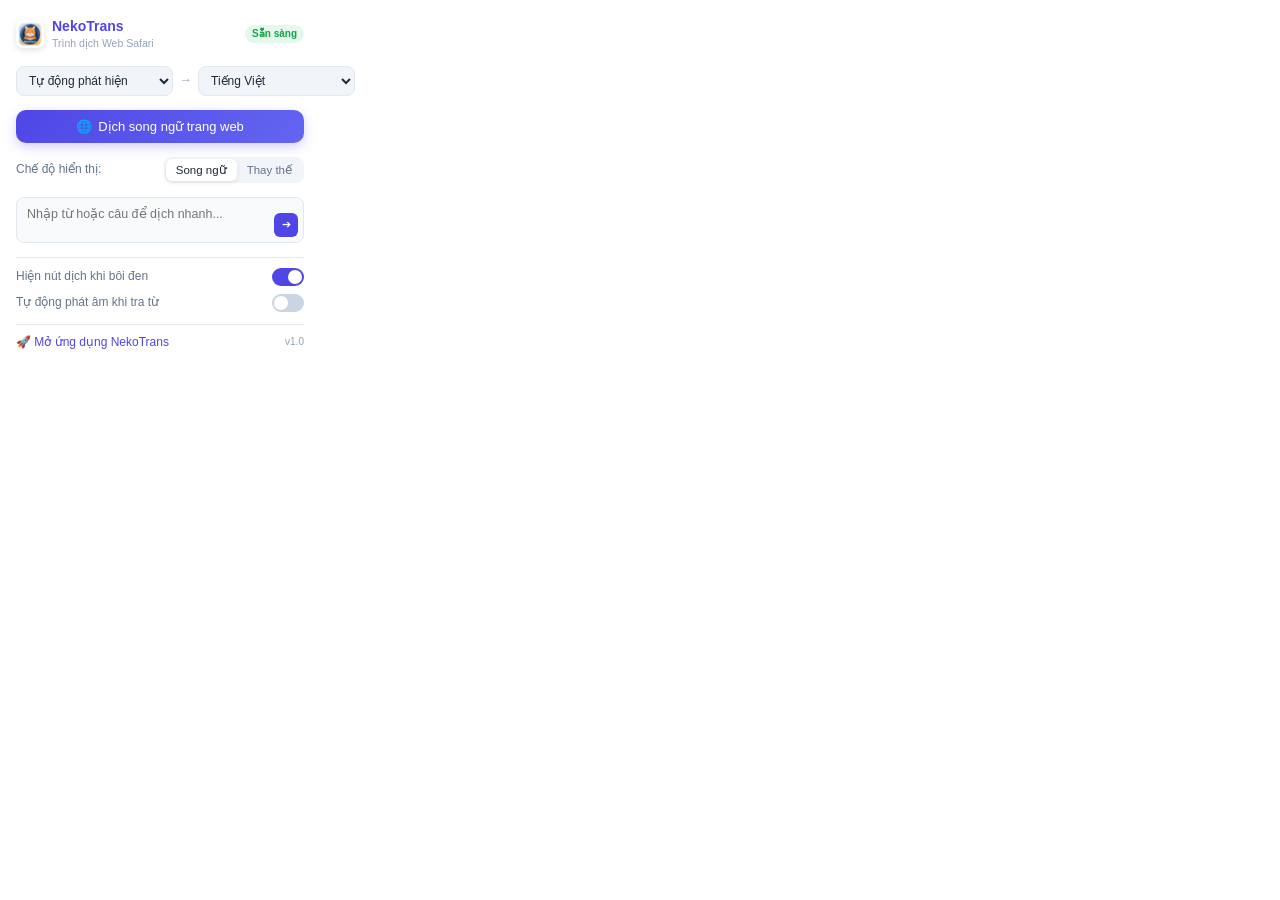
==== Sources/NekoTransSafariExtension/Resources/popup.html @ 2ed16ecd "feat(safari): add NekoTrans Safari Web Extension for in-page translation and sync brand icons - Impl" ====
<!DOCTYPE html>
<html lang="vi">
<head>
    <meta charset="UTF-8">
    <meta name="viewport" content="width=device-width, initial-scale=1.0">
    <title>NekoTrans</title>
    <link rel="stylesheet" href="popup.css">
</head>
<body>
    <div class="header">
        <div class="brand">
            <img src="images/icon-32.png" class="brand-logo-img" alt="NekoTrans">
            <div class="brand-info">
                <span class="title">NekoTrans</span>
                <span class="subtitle">Trình dịch Web Safari</span>
            </div>
        </div>
        <span class="status-badge">Sẵn sàng</span>
    </div>

    <div class="lang-row">
        <select id="sourceLang" class="lang-select">
            <option value="auto">Tự động phát hiện</option>
            <option value="en">Tiếng Anh (English)</option>
            <option value="vi">Tiếng Việt</option>
            <option value="ja">Tiếng Nhật (日本語)</option>
            <option value="zh-CN">Tiếng Trung (中文)</option>
            <option value="ko">Tiếng Hàn (한국어)</option>
            <option value="fr">Tiếng Pháp (Français)</option>
            <option value="de">Tiếng Đức (Deutsch)</option>
        </select>
        <span class="lang-arrow">→</span>
        <select id="targetLang" class="lang-select">
            <option value="vi" selected>Tiếng Việt</option>
            <option value="en">Tiếng Anh (English)</option>
            <option value="ja">Tiếng Nhật (日本語)</option>
            <option value="zh-CN">Tiếng Trung (中文)</option>
            <option value="ko">Tiếng Hàn (한국어)</option>
            <option value="fr">Tiếng Pháp (Français)</option>
            <option value="de">Tiếng Đức (Deutsch)</option>
        </select>
    </div>

    <div class="page-actions">
        <button id="btnTranslatePage" class="btn btn-primary">
            <span>🌐</span> Dịch song ngữ trang web
        </button>
        <button id="btnRestorePage" class="btn btn-secondary" style="display: none;">
            <span>🔄</span> Khôi phục trang gốc
        </button>
    </div>

    <div class="mode-selector">
        <span class="mode-label">Chế độ hiển thị:</span>
        <div class="segmented-control">
            <button class="segment active" data-mode="bilingual">Song ngữ</button>
            <button class="segment" data-mode="replace">Thay thế</button>
        </div>
    </div>

    <div class="quick-translate">
        <div class="quick-input-box">
            <textarea id="quickInput" placeholder="Nhập từ hoặc câu để dịch nhanh..." rows="2"></textarea>
            <button id="btnQuickTranslate" class="btn-send" title="Dịch">➔</button>
        </div>
        <div id="quickResult" class="quick-result" style="display: none;">
            <div id="quickResultText" class="result-text"></div>
            <div class="result-actions">
                <button id="btnCopyQuick" class="btn-mini" title="Sao chép">📋</button>
                <button id="btnSpeakQuick" class="btn-mini" title="Phát âm">🔊</button>
                <button id="btnOpenAppQuick" class="btn-mini" title="Mở trong NekoTrans">↗️</button>
            </div>
        </div>
    </div>

    <div class="settings-group">
        <label class="toggle-row">
            <span>Hiện nút dịch khi bôi đen</span>
            <input type="checkbox" id="toggleBubble" checked>
            <span class="toggle-switch"></span>
        </label>
        <label class="toggle-row">
            <span>Tự động phát âm khi tra từ</span>
            <input type="checkbox" id="toggleAutoSpeak">
            <span class="toggle-switch"></span>
        </label>
    </div>

    <div class="footer">
        <button id="btnOpenApp" class="btn-link">🚀 Mở ứng dụng NekoTrans</button>
        <span class="version">v1.0</span>
    </div>

    <script src="popup.js"></script>
</body>
</html>
---- Sources/NekoTransSafariExtension/Resources/popup.css ----
/* NekoTrans Safari Extension - Popup Styles */

* {
    margin: 0;
    padding: 0;
    box-sizing: border-box;
}

body {
    width: 320px;
    padding: 16px;
    background: #ffffff;
    color: #1e293b;
    font-family: -apple-system, BlinkMacSystemFont, "SF Pro Text", "SF Pro Display", sans-serif;
    font-size: 13px;
    line-height: 1.45;
    user-select: none;
}

@media (prefers-color-scheme: dark) {
    body {
        background: #1e293b;
        color: #f8fafc;
    }
}

/* Header */
.header {
    display: flex;
    align-items: center;
    justify-content: space-between;
    margin-bottom: 14px;
}

.brand {
    display: flex;
    align-items: center;
    gap: 8px;
}

.brand-logo-img {
    width: 28px;
    height: 28px;
    border-radius: 7px;
    box-shadow: 0 2px 6px rgba(0, 0, 0, 0.12);
    object-fit: contain;
    flex-shrink: 0;
}

.logo {
    font-size: 20px;
}

.brand-info {
    display: flex;
    flex-direction: column;
}

.title {
    font-size: 14px;
    font-weight: 600;
    color: #4f46e5;
}

@media (prefers-color-scheme: dark) {
    .title {
        color: #818cf8;
    }
}

.subtitle {
    font-size: 10.5px;
    color: #94a3b8;
}

.status-badge {
    font-size: 10px;
    font-weight: 600;
    padding: 2px 7px;
    background: rgba(34, 197, 94, 0.12);
    color: #16a34a;
    border-radius: 9999px;
}

@media (prefers-color-scheme: dark) {
    .status-badge {
        background: rgba(34, 197, 94, 0.2);
        color: #4ade80;
    }
}

/* Language Selection Row */
.lang-row {
    display: flex;
    align-items: center;
    gap: 6px;
    margin-bottom: 14px;
}

.lang-select {
    flex: 1;
    padding: 6px 8px;
    background: #f1f5f9;
    border: 1px solid #e2e8f0;
    border-radius: 8px;
    font-size: 12px;
    color: inherit;
    outline: none;
    cursor: pointer;
}

@media (prefers-color-scheme: dark) {
    .lang-select {
        background: #334155;
        border-color: #475569;
    }
}

.lang-arrow {
    font-size: 13px;
    color: #94a3b8;
}

/* Primary Action Buttons */
.page-actions {
    display: flex;
    flex-direction: column;
    gap: 8px;
    margin-bottom: 14px;
}

.btn {
    display: flex;
    align-items: center;
    justify-content: center;
    gap: 6px;
    width: 100%;
    padding: 9px 14px;
    border: none;
    border-radius: 10px;
    font-size: 13px;
    font-weight: 500;
    cursor: pointer;
    transition: all 0.15s ease;
}

.btn-primary {
    background: linear-gradient(135deg, #4f46e5, #6366f1);
    color: #ffffff;
    box-shadow: 0 4px 12px rgba(79, 70, 229, 0.25);
}

.btn-primary:hover {
    background: linear-gradient(135deg, #4338ca, #4f46e5);
    box-shadow: 0 6px 16px rgba(79, 70, 229, 0.35);
}

.btn-primary:active {
    transform: scale(0.98);
}

.btn-secondary {
    background: #f1f5f9;
    color: #475569;
    border: 1px solid #e2e8f0;
}

@media (prefers-color-scheme: dark) {
    .btn-secondary {
        background: #334155;
        color: #cbd5e1;
        border-color: #475569;
    }
}

.btn-secondary:hover {
    background: #e2e8f0;
}

/* Mode Selector */
.mode-selector {
    display: flex;
    align-items: center;
    justify-content: space-between;
    margin-bottom: 14px;
    font-size: 12px;
}

.mode-label {
    color: #64748b;
}

@media (prefers-color-scheme: dark) {
    .mode-label {
        color: #94a3b8;
    }
}

.segmented-control {
    display: flex;
    background: #f1f5f9;
    padding: 2px;
    border-radius: 8px;
}

@media (prefers-color-scheme: dark) {
    .segmented-control {
        background: #334155;
    }
}

.segment {
    padding: 4px 10px;
    background: transparent;
    border: none;
    border-radius: 6px;
    font-size: 11.5px;
    color: #64748b;
    cursor: pointer;
    transition: all 0.15s ease;
}

@media (prefers-color-scheme: dark) {
    .segment {
        color: #94a3b8;
    }
}

.segment.active {
    background: #ffffff;
    color: #1e293b;
    font-weight: 500;
    box-shadow: 0 2px 5px rgba(0, 0, 0, 0.08);
}

@media (prefers-color-scheme: dark) {
    .segment.active {
        background: #1e293b;
        color: #f8fafc;
    }
}

/* Quick Translate Box */
.quick-translate {
    margin-bottom: 14px;
}

.quick-input-box {
    position: relative;
    display: flex;
}

.quick-input-box textarea {
    width: 100%;
    padding: 8px 34px 8px 10px;
    background: #f8fafc;
    border: 1px solid #e2e8f0;
    border-radius: 8px;
    font-family: inherit;
    font-size: 12.5px;
    color: inherit;
    resize: none;
    outline: none;
}

@media (prefers-color-scheme: dark) {
    .quick-input-box textarea {
        background: #0f172a;
        border-color: #334155;
    }
}

.btn-send {
    position: absolute;
    right: 6px;
    bottom: 6px;
    width: 24px;
    height: 24px;
    background: #4f46e5;
    color: #ffffff;
    border: none;
    border-radius: 6px;
    cursor: pointer;
    display: flex;
    align-items: center;
    justify-content: center;
    font-size: 11px;
}

.quick-result {
    margin-top: 8px;
    padding: 10px;
    background: #f1f5f9;
    border-radius: 8px;
    border-left: 3px solid #6366f1;
}

@media (prefers-color-scheme: dark) {
    .quick-result {
        background: #334155;
    }
}

.result-text {
    font-size: 13px;
    font-weight: 500;
    margin-bottom: 6px;
    word-break: break-word;
}

.result-actions {
    display: flex;
    gap: 4px;
}

.btn-mini {
    padding: 2px 6px;
    background: rgba(0, 0, 0, 0.05);
    border: none;
    border-radius: 4px;
    font-size: 11px;
    cursor: pointer;
    color: inherit;
}

@media (prefers-color-scheme: dark) {
    .btn-mini {
        background: rgba(255, 255, 255, 0.1);
    }
}

/* Settings Toggles */
.settings-group {
    padding-top: 10px;
    border-top: 1px solid #e2e8f0;
    display: flex;
    flex-direction: column;
    gap: 8px;
    margin-bottom: 12px;
}

@media (prefers-color-scheme: dark) {
    .settings-group {
        border-top-color: #334155;
    }
}

.toggle-row {
    display: flex;
    align-items: center;
    justify-content: space-between;
    font-size: 12px;
    color: #64748b;
    cursor: pointer;
}

@media (prefers-color-scheme: dark) {
    .toggle-row {
        color: #94a3b8;
    }
}

.toggle-row input {
    display: none;
}

.toggle-switch {
    position: relative;
    width: 32px;
    height: 18px;
    background: #cbd5e1;
    border-radius: 9999px;
    transition: background 0.2s ease;
}

@media (prefers-color-scheme: dark) {
    .toggle-switch {
        background: #475569;
    }
}

.toggle-switch::after {
    content: '';
    position: absolute;
    top: 2px;
    left: 2px;
    width: 14px;
    height: 14px;
    background: #ffffff;
    border-radius: 50%;
    transition: transform 0.2s ease;
}

.toggle-row input:checked + .toggle-switch {
    background: #4f46e5;
}

.toggle-row input:checked + .toggle-switch::after {
    transform: translateX(14px);
}

/* Footer */
.footer {
    display: flex;
    align-items: center;
    justify-content: space-between;
    padding-top: 10px;
    border-top: 1px solid #e2e8f0;
    font-size: 11.5px;
}

@media (prefers-color-scheme: dark) {
    .footer {
        border-top-color: #334155;
    }
}

.btn-link {
    background: none;
    border: none;
    color: #4f46e5;
    font-size: 12px;
    font-weight: 500;
    cursor: pointer;
    padding: 0;
}

.btn-link:hover {
    text-decoration: underline;
}

@media (prefers-color-scheme: dark) {
    .btn-link {
        color: #818cf8;
    }
}

.version {
    color: #94a3b8;
    font-size: 10px;
}
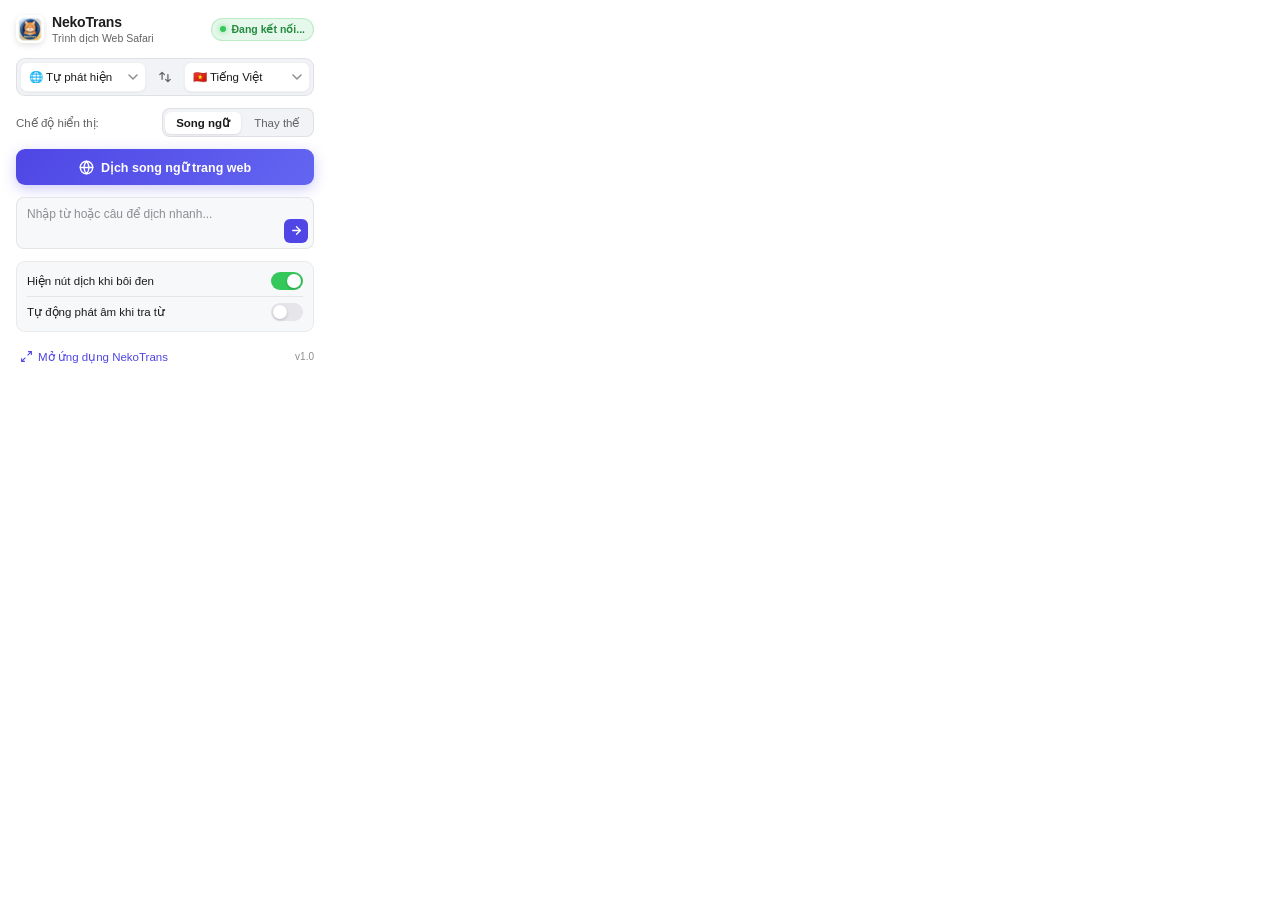
==== commit 7631faf7: "feat(ui): redesign extension popup with native macOS Sequoia HIG and Apple styling" ====
--- a/Sources/NekoTransSafariExtension/Resources/popup.html
+++ b/Sources/NekoTransSafariExtension/Resources/popup.html
@@ -7,88 +7,152 @@
     <link rel="stylesheet" href="popup.css">
 </head>
 <body>
-    <div class="header">
-        <div class="brand">
-            <img src="images/icon-32.png" class="brand-logo-img" alt="NekoTrans">
-            <div class="brand-info">
-                <span class="title">NekoTrans</span>
-                <span class="subtitle">Trình dịch Web Safari</span>
+    <div class="popup-container">
+        <!-- Header -->
+        <header class="header">
+            <div class="brand">
+                <img src="images/icon-32.png" class="brand-logo" alt="NekoTrans">
+                <div class="brand-text">
+                    <span class="brand-title">NekoTrans</span>
+                    <span class="brand-subtitle">Trình dịch Web Safari</span>
+                </div>
+            </div>
+            <div id="statusBadge" class="status-badge" title="Đang kiểm tra kết nối với NekoTrans App...">
+                <span class="status-dot"></span>
+                <span id="statusText" class="status-text">Đang kết nối...</span>
+            </div>
+        </header>
+
+        <!-- Language Selector -->
+        <div class="lang-card">
+            <div class="lang-picker">
+                <select id="sourceLang" class="lang-select">
+                    <option value="auto">🌐 Tự phát hiện</option>
+                    <option value="en">🇬🇧 Tiếng Anh</option>
+                    <option value="vi">🇻🇳 Tiếng Việt</option>
+                    <option value="ja">🇯🇵 Tiếng Nhật</option>
+                    <option value="zh-CN">🇨🇳 Tiếng Trung</option>
+                    <option value="ko">🇰🇷 Tiếng Hàn</option>
+                    <option value="fr">🇫🇷 Tiếng Pháp</option>
+                    <option value="de">🇩🇪 Tiếng Đức</option>
+                    <option value="es">🇪🇸 Tiếng TBN</option>
+                    <option value="ru">🇷🇺 Tiếng Nga</option>
+                </select>
+                <div class="select-chevron">
+                    <svg width="10" height="6" viewBox="0 0 10 6" fill="none"><path d="M1 1L5 5L9 1" stroke="currentColor" stroke-width="1.5" stroke-linecap="round" stroke-linejoin="round"/></svg>
+                </div>
+            </div>
+
+            <button id="btnSwapLang" class="btn-swap" title="Hoán đổi ngôn ngữ">
+                <svg width="14" height="14" viewBox="0 0 24 24" fill="none" stroke="currentColor" stroke-width="2.2" stroke-linecap="round" stroke-linejoin="round">
+                    <path d="M7 16V4M7 4L3 8M7 4L11 8M17 8V20M17 20L21 16M17 20L13 16"/>
+                </svg>
+            </button>
+
+            <div class="lang-picker">
+                <select id="targetLang" class="lang-select">
+                    <option value="vi" selected>🇻🇳 Tiếng Việt</option>
+                    <option value="en">🇬🇧 Tiếng Anh</option>
+                    <option value="ja">🇯🇵 Tiếng Nhật</option>
+                    <option value="zh-CN">🇨🇳 Tiếng Trung</option>
+                    <option value="ko">🇰🇷 Tiếng Hàn</option>
+                    <option value="fr">🇫🇷 Tiếng Pháp</option>
+                    <option value="de">🇩🇪 Tiếng Đức</option>
+                    <option value="es">🇪🇸 Tiếng TBN</option>
+                    <option value="ru">🇷🇺 Tiếng Nga</option>
+                </select>
+                <div class="select-chevron">
+                    <svg width="10" height="6" viewBox="0 0 10 6" fill="none"><path d="M1 1L5 5L9 1" stroke="currentColor" stroke-width="1.5" stroke-linecap="round" stroke-linejoin="round"/></svg>
+                </div>
             </div>
         </div>
-        <span class="status-badge">Sẵn sàng</span>
-    </div>
 
-    <div class="lang-row">
-        <select id="sourceLang" class="lang-select">
-            <option value="auto">Tự động phát hiện</option>
-            <option value="en">Tiếng Anh (English)</option>
-            <option value="vi">Tiếng Việt</option>
-            <option value="ja">Tiếng Nhật (日本語)</option>
-            <option value="zh-CN">Tiếng Trung (中文)</option>
-            <option value="ko">Tiếng Hàn (한국어)</option>
-            <option value="fr">Tiếng Pháp (Français)</option>
-            <option value="de">Tiếng Đức (Deutsch)</option>
-        </select>
-        <span class="lang-arrow">→</span>
-        <select id="targetLang" class="lang-select">
-            <option value="vi" selected>Tiếng Việt</option>
-            <option value="en">Tiếng Anh (English)</option>
-            <option value="ja">Tiếng Nhật (日本語)</option>
-            <option value="zh-CN">Tiếng Trung (中文)</option>
-            <option value="ko">Tiếng Hàn (한국어)</option>
-            <option value="fr">Tiếng Pháp (Français)</option>
-            <option value="de">Tiếng Đức (Deutsch)</option>
-        </select>
-    </div>
-
-    <div class="page-actions">
-        <button id="btnTranslatePage" class="btn btn-primary">
-            <span>🌐</span> Dịch song ngữ trang web
-        </button>
-        <button id="btnRestorePage" class="btn btn-secondary" style="display: none;">
-            <span>🔄</span> Khôi phục trang gốc
-        </button>
-    </div>
-
-    <div class="mode-selector">
-        <span class="mode-label">Chế độ hiển thị:</span>
-        <div class="segmented-control">
-            <button class="segment active" data-mode="bilingual">Song ngữ</button>
-            <button class="segment" data-mode="replace">Thay thế</button>
-        </div>
-    </div>
-
-    <div class="quick-translate">
-        <div class="quick-input-box">
-            <textarea id="quickInput" placeholder="Nhập từ hoặc câu để dịch nhanh..." rows="2"></textarea>
-            <button id="btnQuickTranslate" class="btn-send" title="Dịch">➔</button>
-        </div>
-        <div id="quickResult" class="quick-result" style="display: none;">
-            <div id="quickResultText" class="result-text"></div>
-            <div class="result-actions">
-                <button id="btnCopyQuick" class="btn-mini" title="Sao chép">📋</button>
-                <button id="btnSpeakQuick" class="btn-mini" title="Phát âm">🔊</button>
-                <button id="btnOpenAppQuick" class="btn-mini" title="Mở trong NekoTrans">↗️</button>
+        <!-- Mode Segmented Control -->
+        <div class="mode-row">
+            <span class="mode-label">Chế độ hiển thị:</span>
+            <div class="segmented-control" role="tablist">
+                <button class="segment active" data-mode="bilingual" role="tab" type="button">
+                    <span>Song ngữ</span>
+                </button>
+                <button class="segment" data-mode="replace" role="tab" type="button">
+                    <span>Thay thế</span>
+                </button>
             </div>
         </div>
-    </div>
 
-    <div class="settings-group">
-        <label class="toggle-row">
-            <span>Hiện nút dịch khi bôi đen</span>
-            <input type="checkbox" id="toggleBubble" checked>
-            <span class="toggle-switch"></span>
-        </label>
-        <label class="toggle-row">
-            <span>Tự động phát âm khi tra từ</span>
-            <input type="checkbox" id="toggleAutoSpeak">
-            <span class="toggle-switch"></span>
-        </label>
-    </div>
+        <!-- Main Action Buttons -->
+        <div class="page-actions">
+            <button id="btnTranslatePage" class="btn btn-primary" type="button">
+                <span class="btn-icon">
+                    <svg width="15" height="15" viewBox="0 0 24 24" fill="none" stroke="currentColor" stroke-width="2.2" stroke-linecap="round" stroke-linejoin="round">
+                        <circle cx="12" cy="12" r="10"></circle>
+                        <line x1="2" y1="12" x2="22" y2="12"></line>
+                        <path d="M12 2a15.3 15.3 0 0 1 4 10 15.3 15.3 0 0 1-4 10 15.3 15.3 0 0 1-4-10 15.3 15.3 0 0 1 4-10z"></path>
+                    </svg>
+                </span>
+                <span id="btnTranslateLabel">Dịch song ngữ trang web</span>
+            </button>
+            <button id="btnRestorePage" class="btn btn-secondary" type="button" style="display: none;">
+                <span class="btn-icon">
+                    <svg width="14" height="14" viewBox="0 0 24 24" fill="none" stroke="currentColor" stroke-width="2.2" stroke-linecap="round" stroke-linejoin="round">
+                        <path d="M3 12a9 9 0 1 0 9-9 9.75 9.75 0 0 0-6.74 2.74L3 8"/>
+                        <path d="M3 3v5h5"/>
+                    </svg>
+                </span>
+                <span>Khôi phục trang gốc</span>
+            </button>
+        </div>
 
-    <div class="footer">
-        <button id="btnOpenApp" class="btn-link">🚀 Mở ứng dụng NekoTrans</button>
-        <span class="version">v1.0</span>
+        <!-- Quick Translate Section -->
+        <div class="quick-translate">
+            <div class="quick-input-box">
+                <textarea id="quickInput" placeholder="Nhập từ hoặc câu để dịch nhanh..." rows="2"></textarea>
+                <button id="btnQuickTranslate" class="btn-quick-send" title="Dịch nhanh (Enter)" type="button">
+                    <svg width="13" height="13" viewBox="0 0 24 24" fill="none" stroke="currentColor" stroke-width="2.5" stroke-linecap="round" stroke-linejoin="round">
+                        <line x1="5" y1="12" x2="19" y2="12"></line>
+                        <polyline points="12 5 19 12 12 19"></polyline>
+                    </svg>
+                </button>
+            </div>
+            <div id="quickResult" class="quick-result" style="display: none;">
+                <div id="quickResultText" class="result-text"></div>
+                <div class="result-actions">
+                    <button id="btnCopyQuick" class="btn-mini" title="Sao chép" type="button">
+                        <svg width="12" height="12" viewBox="0 0 24 24" fill="none" stroke="currentColor" stroke-width="2"><rect x="9" y="9" width="13" height="13" rx="2" ry="2"></rect><path d="M5 15H4a2 2 0 0 1-2-2V4a2 2 0 0 1 2-2h9a2 2 0 0 1 2 2v1"></path></svg>
+                    </button>
+                    <button id="btnSpeakQuick" class="btn-mini" title="Phát âm" type="button">
+                        <svg width="12" height="12" viewBox="0 0 24 24" fill="none" stroke="currentColor" stroke-width="2"><polygon points="11 5 6 9 2 9 2 15 6 15 11 19 11 5"></polygon><path d="M19.07 4.93a10 10 0 0 1 0 14.14M15.54 8.46a5 5 0 0 1 0 7.07"></path></svg>
+                    </button>
+                    <button id="btnOpenAppQuick" class="btn-mini" title="Mở trong NekoTrans" type="button">
+                        <svg width="12" height="12" viewBox="0 0 24 24" fill="none" stroke="currentColor" stroke-width="2"><path d="M18 13v6a2 2 0 0 1-2 2H5a2 2 0 0 1-2-2V8a2 2 0 0 1 2-2h6"></path><polyline points="15 3 21 3 21 9"></polyline><line x1="10" y1="14" x2="21" y2="3"></line></svg>
+                    </button>
+                </div>
+            </div>
+        </div>
+
+        <!-- Settings Group -->
+        <div class="settings-group">
+            <label class="toggle-row">
+                <span class="toggle-label">Hiện nút dịch khi bôi đen</span>
+                <input type="checkbox" id="toggleBubble" checked>
+                <span class="toggle-switch"></span>
+            </label>
+            <div class="settings-separator"></div>
+            <label class="toggle-row">
+                <span class="toggle-label">Tự động phát âm khi tra từ</span>
+                <input type="checkbox" id="toggleAutoSpeak">
+                <span class="toggle-switch"></span>
+            </label>
+        </div>
+
+        <!-- Footer -->
+        <footer class="footer">
+            <button id="btnOpenApp" class="btn-open-app" type="button">
+                <svg width="13" height="13" viewBox="0 0 24 24" fill="none" stroke="currentColor" stroke-width="2"><path d="M15 3h6v6M9 21H3v-6M21 3l-7 7M3 21l7-7"/></svg>
+                <span>Mở ứng dụng NekoTrans</span>
+            </button>
+            <span class="version">v1.0</span>
+        </footer>
     </div>
 
     <script src="popup.js"></script>
--- a/Sources/NekoTransSafariExtension/Resources/popup.css
+++ b/Sources/NekoTransSafariExtension/Resources/popup.css
@@ -1,44 +1,93 @@
-/* NekoTrans Safari Extension - Popup Styles */
+/* NekoTrans Safari Extension - Native macOS Modern Popup Styles */
+
+:root {
+    --bg-primary: #ffffff;
+    --bg-secondary: #f6f8fa;
+    --bg-tertiary: #f1f3f6;
+    --bg-card: #ffffff;
+    --text-primary: #1c1c1e;
+    --text-secondary: #636366;
+    --text-tertiary: #8e8e93;
+    --border-subtle: rgba(0, 0, 0, 0.08);
+    --border-card: rgba(0, 0, 0, 0.06);
+    --accent: #4f46e5;
+    --accent-hover: #4338ca;
+    --accent-gradient: linear-gradient(135deg, #4f46e5 0%, #6366f1 100%);
+    --accent-glow: 0 4px 14px rgba(79, 70, 229, 0.28);
+    --badge-bg: rgba(52, 199, 89, 0.12);
+    --badge-text: #248a3d;
+    --badge-border: rgba(52, 199, 89, 0.25);
+    --card-shadow: 0 1px 3px rgba(0, 0, 0, 0.04), 0 0.5px 1px rgba(0, 0, 0, 0.02);
+    --toggle-off: #e5e5ea;
+    --toggle-on: #34c759;
+}
+
+@media (prefers-color-scheme: dark) {
+    :root {
+        --bg-primary: #1e1e24;
+        --bg-secondary: #282830;
+        --bg-tertiary: #18181c;
+        --bg-card: #25252d;
+        --text-primary: #f5f5f7;
+        --text-secondary: #a1a1a6;
+        --text-tertiary: #636366;
+        --border-subtle: rgba(255, 255, 255, 0.09);
+        --border-card: rgba(255, 255, 255, 0.08);
+        --accent: #6366f1;
+        --accent-hover: #818cf8;
+        --accent-gradient: linear-gradient(135deg, #6366f1 0%, #4f46e5 100%);
+        --accent-glow: 0 4px 14px rgba(99, 102, 241, 0.35);
+        --badge-bg: rgba(52, 199, 89, 0.18);
+        --badge-text: #30d158;
+        --badge-border: rgba(52, 199, 89, 0.3);
+        --card-shadow: 0 2px 6px rgba(0, 0, 0, 0.25);
+        --toggle-off: #39393d;
+        --toggle-on: #30d158;
+    }
+}
 
 * {
     margin: 0;
     padding: 0;
     box-sizing: border-box;
+    -webkit-font-smoothing: antialiased;
 }
 
 body {
-    width: 320px;
-    padding: 16px;
-    background: #ffffff;
-    color: #1e293b;
+    width: 330px;
+    background: var(--bg-primary);
+    color: var(--text-primary);
     font-family: -apple-system, BlinkMacSystemFont, "SF Pro Text", "SF Pro Display", sans-serif;
     font-size: 13px;
     line-height: 1.45;
     user-select: none;
-}
-
-@media (prefers-color-scheme: dark) {
-    body {
-        background: #1e293b;
-        color: #f8fafc;
-    }
-}
-
-/* Header */
+    overflow-x: hidden;
+}
+
+.popup-container {
+    padding: 14px 16px 12px 16px;
+    display: flex;
+    flex-direction: column;
+    gap: 12px;
+}
+
+/* MARK: - Header */
 .header {
     display: flex;
     align-items: center;
     justify-content: space-between;
-    margin-bottom: 14px;
+    gap: 10px;
+    padding-bottom: 2px;
 }
 
 .brand {
     display: flex;
     align-items: center;
     gap: 8px;
-}
-
-.brand-logo-img {
+    min-width: 0;
+}
+
+.brand-logo {
     width: 28px;
     height: 28px;
     border-radius: 7px;
@@ -47,202 +96,274 @@
     flex-shrink: 0;
 }
 
-.logo {
-    font-size: 20px;
-}
-
-.brand-info {
+.brand-text {
     display: flex;
     flex-direction: column;
-}
-
-.title {
+    min-width: 0;
+}
+
+.brand-title {
     font-size: 14px;
+    font-weight: 700;
+    color: var(--text-primary);
+    letter-spacing: -0.2px;
+    line-height: 1.2;
+}
+
+.brand-subtitle {
+    font-size: 10.5px;
+    color: var(--text-secondary);
+    line-height: 1.2;
+    margin-top: 1px;
+}
+
+/* Status Badge */
+.status-badge {
+    display: inline-flex;
+    align-items: center;
+    gap: 5px;
+    padding: 3px 8px;
+    border-radius: 9999px;
+    font-size: 10.5px;
     font-weight: 600;
-    color: #4f46e5;
-}
-
-@media (prefers-color-scheme: dark) {
-    .title {
-        color: #818cf8;
-    }
-}
-
-.subtitle {
-    font-size: 10.5px;
-    color: #94a3b8;
-}
-
-.status-badge {
-    font-size: 10px;
-    font-weight: 600;
-    padding: 2px 7px;
-    background: rgba(34, 197, 94, 0.12);
-    color: #16a34a;
-    border-radius: 9999px;
-}
-
-@media (prefers-color-scheme: dark) {
-    .status-badge {
-        background: rgba(34, 197, 94, 0.2);
-        color: #4ade80;
-    }
-}
-
-/* Language Selection Row */
-.lang-row {
-    display: flex;
-    align-items: center;
+    background: var(--badge-bg);
+    color: var(--badge-text);
+    border: 1px solid var(--badge-border);
+    flex-shrink: 0;
+    max-width: 140px;
+    transition: all 0.2s ease;
+}
+
+.status-badge.disconnected {
+    background: rgba(142, 142, 147, 0.12);
+    color: var(--text-secondary);
+    border-color: rgba(142, 142, 147, 0.2);
+}
+
+.status-dot {
+    width: 6px;
+    height: 6px;
+    border-radius: 50%;
+    background: #34c759;
+    box-shadow: 0 0 6px rgba(52, 199, 89, 0.7);
+    flex-shrink: 0;
+}
+
+.status-badge.disconnected .status-dot {
+    background: #8e8e93;
+    box-shadow: none;
+}
+
+.status-text {
+    white-space: nowrap;
+    overflow: hidden;
+    text-overflow: ellipsis;
+}
+
+/* MARK: - Language Selector Card */
+.lang-card {
+    display: flex;
+    align-items: center;
+    justify-content: space-between;
     gap: 6px;
-    margin-bottom: 14px;
+    padding: 3px;
+    background: var(--bg-tertiary);
+    border: 1px solid var(--border-subtle);
+    border-radius: 9px;
+}
+
+.lang-picker {
+    position: relative;
+    flex: 1;
+    min-width: 0;
+    display: flex;
+    align-items: center;
 }
 
 .lang-select {
-    flex: 1;
-    padding: 6px 8px;
-    background: #f1f5f9;
-    border: 1px solid #e2e8f0;
+    width: 100%;
+    height: 30px;
+    padding: 0 22px 0 8px;
+    background: var(--bg-card);
+    border: 1px solid var(--border-card);
+    border-radius: 7px;
+    font-size: 11.5px;
+    font-weight: 500;
+    color: var(--text-primary);
+    outline: none;
+    cursor: pointer;
+    appearance: none;
+    -webkit-appearance: none;
+    white-space: nowrap;
+    overflow: hidden;
+    text-overflow: ellipsis;
+    box-shadow: var(--card-shadow);
+    transition: all 0.15s ease;
+}
+
+.lang-select:hover {
+    border-color: rgba(79, 70, 229, 0.3);
+}
+
+.lang-select:focus {
+    border-color: var(--accent);
+    box-shadow: 0 0 0 2px rgba(79, 70, 229, 0.2);
+}
+
+.select-chevron {
+    position: absolute;
+    right: 8px;
+    pointer-events: none;
+    color: var(--text-tertiary);
+    display: flex;
+    align-items: center;
+}
+
+.btn-swap {
+    width: 26px;
+    height: 26px;
+    border-radius: 50%;
+    border: none;
+    background: transparent;
+    color: var(--text-secondary);
+    display: flex;
+    align-items: center;
+    justify-content: center;
+    cursor: pointer;
+    flex-shrink: 0;
+    transition: all 0.25s cubic-bezier(0.16, 1, 0.3, 1);
+}
+
+.btn-swap:hover {
+    background: var(--bg-card);
+    color: var(--accent);
+    transform: rotate(180deg);
+    box-shadow: 0 1px 4px rgba(0, 0, 0, 0.08);
+}
+
+.btn-swap:active {
+    transform: scale(0.9) rotate(180deg);
+}
+
+/* MARK: - Mode Segmented Control */
+.mode-row {
+    display: flex;
+    align-items: center;
+    justify-content: space-between;
+    font-size: 12px;
+}
+
+.mode-label {
+    color: var(--text-secondary);
+    font-size: 11.5px;
+    font-weight: 500;
+}
+
+.segmented-control {
+    display: flex;
+    background: var(--bg-tertiary);
+    padding: 2.5px;
     border-radius: 8px;
-    font-size: 12px;
-    color: inherit;
-    outline: none;
-    cursor: pointer;
-}
-
-@media (prefers-color-scheme: dark) {
-    .lang-select {
-        background: #334155;
-        border-color: #475569;
-    }
-}
-
-.lang-arrow {
-    font-size: 13px;
-    color: #94a3b8;
-}
-
-/* Primary Action Buttons */
-.page-actions {
-    display: flex;
-    flex-direction: column;
-    gap: 8px;
-    margin-bottom: 14px;
-}
-
-.btn {
-    display: flex;
-    align-items: center;
-    justify-content: center;
-    gap: 6px;
-    width: 100%;
-    padding: 9px 14px;
-    border: none;
-    border-radius: 10px;
-    font-size: 13px;
-    font-weight: 500;
-    cursor: pointer;
-    transition: all 0.15s ease;
-}
-
-.btn-primary {
-    background: linear-gradient(135deg, #4f46e5, #6366f1);
-    color: #ffffff;
-    box-shadow: 0 4px 12px rgba(79, 70, 229, 0.25);
-}
-
-.btn-primary:hover {
-    background: linear-gradient(135deg, #4338ca, #4f46e5);
-    box-shadow: 0 6px 16px rgba(79, 70, 229, 0.35);
-}
-
-.btn-primary:active {
-    transform: scale(0.98);
-}
-
-.btn-secondary {
-    background: #f1f5f9;
-    color: #475569;
-    border: 1px solid #e2e8f0;
-}
-
-@media (prefers-color-scheme: dark) {
-    .btn-secondary {
-        background: #334155;
-        color: #cbd5e1;
-        border-color: #475569;
-    }
-}
-
-.btn-secondary:hover {
-    background: #e2e8f0;
-}
-
-/* Mode Selector */
-.mode-selector {
-    display: flex;
-    align-items: center;
-    justify-content: space-between;
-    margin-bottom: 14px;
-    font-size: 12px;
-}
-
-.mode-label {
-    color: #64748b;
-}
-
-@media (prefers-color-scheme: dark) {
-    .mode-label {
-        color: #94a3b8;
-    }
-}
-
-.segmented-control {
-    display: flex;
-    background: #f1f5f9;
-    padding: 2px;
-    border-radius: 8px;
-}
-
-@media (prefers-color-scheme: dark) {
-    .segmented-control {
-        background: #334155;
-    }
+    border: 1px solid var(--border-subtle);
+    gap: 2px;
 }
 
 .segment {
-    padding: 4px 10px;
+    padding: 4px 11px;
     background: transparent;
     border: none;
     border-radius: 6px;
     font-size: 11.5px;
-    color: #64748b;
-    cursor: pointer;
-    transition: all 0.15s ease;
-}
-
-@media (prefers-color-scheme: dark) {
-    .segment {
-        color: #94a3b8;
-    }
+    font-weight: 500;
+    color: var(--text-secondary);
+    cursor: pointer;
+    transition: all 0.15s cubic-bezier(0.16, 1, 0.3, 1);
+    outline: none;
+}
+
+.segment:hover {
+    color: var(--text-primary);
 }
 
 .segment.active {
-    background: #ffffff;
-    color: #1e293b;
-    font-weight: 500;
-    box-shadow: 0 2px 5px rgba(0, 0, 0, 0.08);
-}
-
-@media (prefers-color-scheme: dark) {
-    .segment.active {
-        background: #1e293b;
-        color: #f8fafc;
-    }
-}
-
-/* Quick Translate Box */
+    background: var(--bg-card);
+    color: var(--text-primary);
+    font-weight: 600;
+    box-shadow: 0 1px 3px rgba(0, 0, 0, 0.08), 0 0.5px 1px rgba(0, 0, 0, 0.04);
+}
+
+/* MARK: - Page Actions */
+.page-actions {
+    display: flex;
+    flex-direction: column;
+    gap: 8px;
+}
+
+.btn {
+    display: flex;
+    align-items: center;
+    justify-content: center;
+    gap: 7px;
+    width: 100%;
+    height: 36px;
+    border: none;
+    border-radius: 9px;
+    font-size: 12.5px;
+    font-weight: 600;
+    cursor: pointer;
+    transition: all 0.15s cubic-bezier(0.16, 1, 0.3, 1);
+    outline: none;
+}
+
+.btn-icon {
+    display: flex;
+    align-items: center;
+    justify-content: center;
+}
+
+.btn-primary {
+    background: var(--accent-gradient);
+    color: #ffffff;
+    box-shadow: var(--accent-glow);
+}
+
+.btn-primary:hover {
+    filter: brightness(1.08);
+    transform: translateY(-0.5px);
+    box-shadow: 0 6px 18px rgba(79, 70, 229, 0.35);
+}
+
+.btn-primary:active {
+    transform: scale(0.98);
+    filter: brightness(0.95);
+}
+
+.btn-primary:disabled {
+    opacity: 0.65;
+    cursor: not-allowed;
+    transform: none;
+    box-shadow: none;
+}
+
+.btn-secondary {
+    background: var(--bg-secondary);
+    color: var(--text-secondary);
+    border: 1px solid var(--border-subtle);
+}
+
+.btn-secondary:hover {
+    background: var(--bg-tertiary);
+    color: var(--text-primary);
+}
+
+.btn-secondary:active {
+    transform: scale(0.98);
+}
+
+/* MARK: - Quick Translate Box */
 .quick-translate {
-    margin-bottom: 14px;
+    display: flex;
+    flex-direction: column;
 }
 
 .quick-input-box {
@@ -253,30 +374,35 @@
 .quick-input-box textarea {
     width: 100%;
     padding: 8px 34px 8px 10px;
-    background: #f8fafc;
-    border: 1px solid #e2e8f0;
+    background: var(--bg-secondary);
+    border: 1px solid var(--border-subtle);
     border-radius: 8px;
     font-family: inherit;
-    font-size: 12.5px;
-    color: inherit;
+    font-size: 12px;
+    color: var(--text-primary);
     resize: none;
     outline: none;
-}
-
-@media (prefers-color-scheme: dark) {
-    .quick-input-box textarea {
-        background: #0f172a;
-        border-color: #334155;
-    }
-}
-
-.btn-send {
+    transition: all 0.15s ease;
+    line-height: 1.4;
+}
+
+.quick-input-box textarea::placeholder {
+    color: var(--text-tertiary);
+}
+
+.quick-input-box textarea:focus {
+    background: var(--bg-card);
+    border-color: var(--accent);
+    box-shadow: 0 0 0 2px rgba(79, 70, 229, 0.18);
+}
+
+.btn-quick-send {
     position: absolute;
     right: 6px;
     bottom: 6px;
     width: 24px;
     height: 24px;
-    background: #4f46e5;
+    background: var(--accent);
     color: #ffffff;
     border: none;
     border-radius: 6px;
@@ -284,99 +410,131 @@
     display: flex;
     align-items: center;
     justify-content: center;
-    font-size: 11px;
+    transition: all 0.15s ease;
+}
+
+.btn-quick-send:hover {
+    filter: brightness(1.15);
+    transform: scale(1.05);
+}
+
+.btn-quick-send:active {
+    transform: scale(0.95);
+}
+
+.btn-quick-send:disabled {
+    opacity: 0.5;
+    cursor: not-allowed;
+    transform: none;
 }
 
 .quick-result {
     margin-top: 8px;
-    padding: 10px;
-    background: #f1f5f9;
+    padding: 10px 12px;
+    background: var(--bg-secondary);
+    border: 1px solid var(--border-subtle);
     border-radius: 8px;
-    border-left: 3px solid #6366f1;
-}
-
-@media (prefers-color-scheme: dark) {
-    .quick-result {
-        background: #334155;
-    }
+    border-left: 3px solid var(--accent);
+    animation: fadeIn 0.2s ease;
+}
+
+@keyframes fadeIn {
+    from { opacity: 0; transform: translateY(-4px); }
+    to { opacity: 1; transform: translateY(0); }
 }
 
 .result-text {
-    font-size: 13px;
+    font-size: 12.5px;
     font-weight: 500;
-    margin-bottom: 6px;
+    color: var(--text-primary);
+    margin-bottom: 8px;
     word-break: break-word;
+    line-height: 1.45;
 }
 
 .result-actions {
     display: flex;
+    align-items: center;
+    justify-content: flex-end;
     gap: 4px;
 }
 
 .btn-mini {
-    padding: 2px 6px;
-    background: rgba(0, 0, 0, 0.05);
+    padding: 4px 7px;
+    background: rgba(0, 0, 0, 0.04);
     border: none;
-    border-radius: 4px;
-    font-size: 11px;
-    cursor: pointer;
-    color: inherit;
+    border-radius: 5px;
+    cursor: pointer;
+    color: var(--text-secondary);
+    display: flex;
+    align-items: center;
+    justify-content: center;
+    transition: all 0.15s ease;
 }
 
 @media (prefers-color-scheme: dark) {
     .btn-mini {
-        background: rgba(255, 255, 255, 0.1);
+        background: rgba(255, 255, 255, 0.08);
     }
 }
 
-/* Settings Toggles */
+.btn-mini:hover {
+    background: rgba(0, 0, 0, 0.08);
+    color: var(--accent);
+}
+
+@media (prefers-color-scheme: dark) {
+    .btn-mini:hover {
+        background: rgba(255, 255, 255, 0.14);
+    }
+}
+
+.btn-mini:active {
+    transform: scale(0.92);
+}
+
+/* MARK: - Settings Group (macOS Inset Grouped) */
 .settings-group {
-    padding-top: 10px;
-    border-top: 1px solid #e2e8f0;
+    background: var(--bg-secondary);
+    border: 1px solid var(--border-card);
+    border-radius: 9px;
+    padding: 4px 10px;
     display: flex;
     flex-direction: column;
-    gap: 8px;
-    margin-bottom: 12px;
-}
-
-@media (prefers-color-scheme: dark) {
-    .settings-group {
-        border-top-color: #334155;
-    }
 }
 
 .toggle-row {
     display: flex;
     align-items: center;
     justify-content: space-between;
-    font-size: 12px;
-    color: #64748b;
-    cursor: pointer;
-}
-
-@media (prefers-color-scheme: dark) {
-    .toggle-row {
-        color: #94a3b8;
-    }
+    padding: 6px 0;
+    font-size: 11.5px;
+    color: var(--text-primary);
+    cursor: pointer;
+}
+
+.toggle-label {
+    font-weight: 500;
+}
+
+.settings-separator {
+    height: 1px;
+    background: var(--border-subtle);
 }
 
 .toggle-row input {
     display: none;
 }
 
+/* Native Apple Switch */
 .toggle-switch {
     position: relative;
     width: 32px;
     height: 18px;
-    background: #cbd5e1;
+    background: var(--toggle-off);
     border-radius: 9999px;
-    transition: background 0.2s ease;
-}
-
-@media (prefers-color-scheme: dark) {
-    .toggle-switch {
-        background: #475569;
-    }
+    transition: background 0.22s cubic-bezier(0.16, 1, 0.3, 1);
+    flex-shrink: 0;
 }
 
 .toggle-switch::after {
@@ -388,54 +546,48 @@
     height: 14px;
     background: #ffffff;
     border-radius: 50%;
-    transition: transform 0.2s ease;
+    box-shadow: 0 1px 3px rgba(0, 0, 0, 0.2);
+    transition: transform 0.22s cubic-bezier(0.16, 1, 0.3, 1);
 }
 
 .toggle-row input:checked + .toggle-switch {
-    background: #4f46e5;
+    background: var(--toggle-on);
 }
 
 .toggle-row input:checked + .toggle-switch::after {
     transform: translateX(14px);
 }
 
-/* Footer */
+/* MARK: - Footer */
 .footer {
     display: flex;
     align-items: center;
     justify-content: space-between;
-    padding-top: 10px;
-    border-top: 1px solid #e2e8f0;
-    font-size: 11.5px;
-}
-
-@media (prefers-color-scheme: dark) {
-    .footer {
-        border-top-color: #334155;
-    }
-}
-
-.btn-link {
+    padding-top: 4px;
+    font-size: 11px;
+}
+
+.btn-open-app {
+    display: inline-flex;
+    align-items: center;
+    gap: 5px;
     background: none;
     border: none;
-    color: #4f46e5;
-    font-size: 12px;
+    color: var(--accent);
+    font-size: 11.5px;
     font-weight: 500;
     cursor: pointer;
-    padding: 0;
-}
-
-.btn-link:hover {
-    text-decoration: underline;
-}
-
-@media (prefers-color-scheme: dark) {
-    .btn-link {
-        color: #818cf8;
-    }
+    padding: 2px 4px;
+    border-radius: 4px;
+    transition: all 0.15s ease;
+}
+
+.btn-open-app:hover {
+    background: rgba(79, 70, 229, 0.08);
 }
 
 .version {
-    color: #94a3b8;
+    color: var(--text-tertiary);
     font-size: 10px;
-}
+    font-variant-numeric: tabular-nums;
+}
